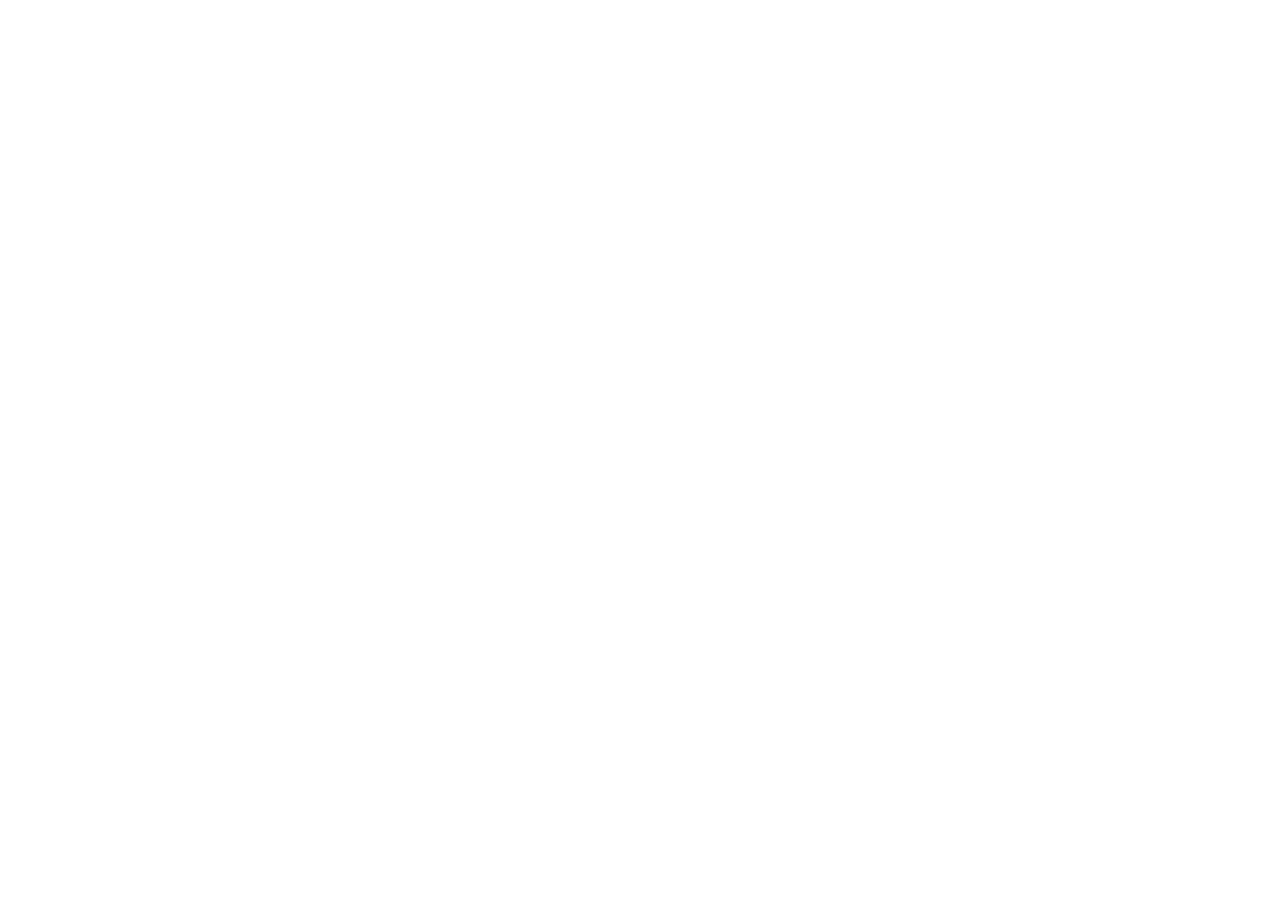
==== index.html @ 902ee3e3 "created a logo for the salmon cookie front page. Will deploy this to the index during lab" ====
<!DOCTYPE html>
<html>
    <link href="css/reset.css" rel = "stylesheet"/>
    <link href="css/frontstyle.css" rel = "stylesheet"/>

  <body>
    <img src-"img/logo1.0.png" alt-"Who wouldnt want SALMON in their cookies?" title-"Salmon Cookies!" />
  </body>
</html>
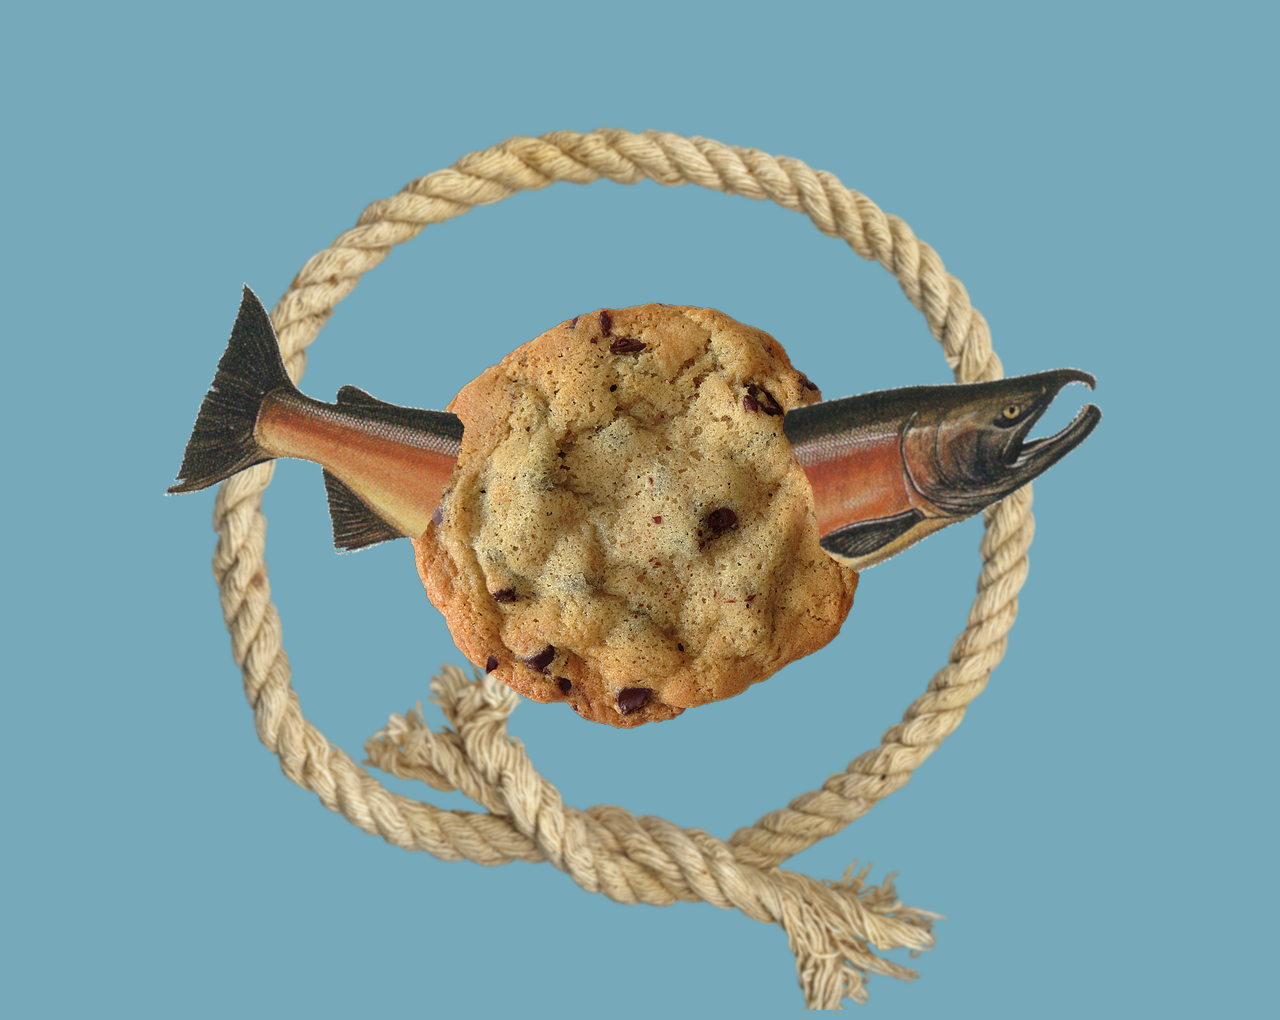
==== commit 38d1bd80: "committing so i can add others" ====
--- a/index.html
+++ b/index.html
@@ -4,6 +4,6 @@
     <link href="css/frontstyle.css" rel = "stylesheet"/>
 
   <body>
-    <img src-"img/logo1.0.png" alt-"Who wouldnt want SALMON in their cookies?" title-"Salmon Cookies!" />
+  <a href="inside.html" id="logo"><img src="img/logo1.0.png" alt="Who wouldnt want SALMON in their cookies?" title="Salmon Cookies!" /></a>
   </body>
 </html>--- a/css/frontstyle.css
+++ b/css/frontstyle.css
@@ -0,0 +1,11 @@
+html {
+  padding: 10px;
+}
+body {
+  background: rgb(118, 169, 185);
+}
+img {
+  display: block;
+  margin-left: auto;
+  margin-right: auto;
+}